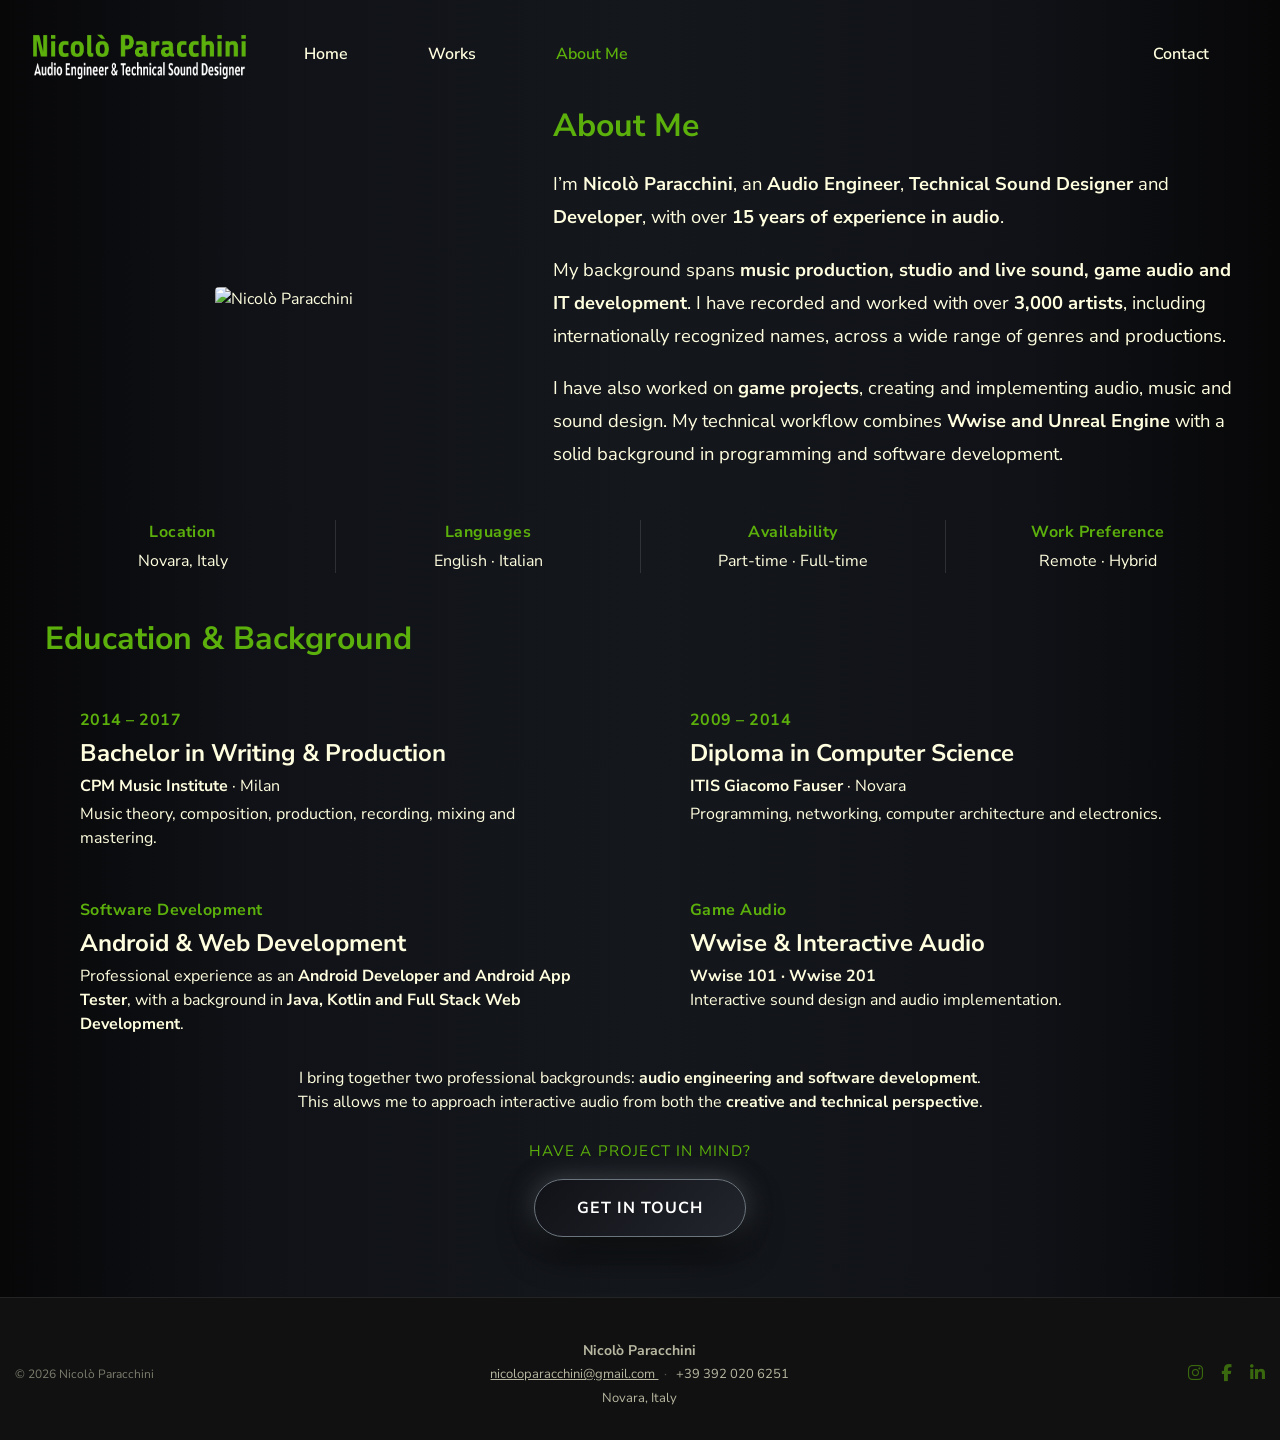
==== about.html @ a19b0b68 "Initial commit" ====
<!DOCTYPE html>
<html lang="en">

<head>

    <link rel="icon" type="image/png" href="assets/img/2079859.png">

    <meta charset="utf-8">

    <meta name="viewport"
        content="width=device-width, initial-scale=1, shrink-to-fit=no">

    <meta http-equiv="X-UA-Compatible" content="ie=edge">

    <meta name="description"
        content="About Nicolò Paracchini - Audio Engineer, Technical Sound Designer and Developer">

    <title>About Me - Nicolò Paracchini</title>

    <link href="https://fonts.googleapis.com/css?family=Nunito+Sans:300,400,600,700,800,900&display=swap"
        rel="stylesheet">

    <link rel="stylesheet" href="assets/css/main.min.css">
    <link rel="stylesheet" href="assets/css/rtl.css">

    <link rel="stylesheet"
        href="https://cdnjs.cloudflare.com/ajax/libs/font-awesome/6.4.0/css/all.min.css">

    <link rel="stylesheet" href="css/bootstrap.min.css">
    <link rel="stylesheet" href="css/custom.css">

</head>


<body id="top">


    <!-- =====================================================
         NAVIGATION
    ====================================================== -->

    <div class="nav-main fixed-top-custom">

        <div class="container">

            <nav class="navbar navbar-expand-lg navbar-light">

                <a class="navbar-brand" href="index.html">

                    <img src="assets/img/NP.png"
                        alt="Nicolò Paracchini"
                        style="height:50px;">

                </a>


                <button class="navbar-toggler"
                    type="button"
                    data-toggle="collapse"
                    data-target="#navbarNav"
                    aria-controls="navbarNav"
                    aria-expanded="false"
                    aria-label="Toggle navigation">

                    <span class="navbar-toggler-icon"></span>

                </button>


                <div class="collapse navbar-collapse" id="navbarNav">

                    <ul class="navbar-nav">

                        <li class="nav-item">
                            <a class="nav-link" href="index.html">
                                Home
                            </a>
                        </li>

                        <li class="nav-item">
                            <a class="nav-link" href="works.html">
                                Works
                            </a>
                        </li>

                        <li class="nav-item">
                            <a class="nav-link active" href="about.html">
                                About Me
                            </a>
                        </li>

                    </ul>


                    <ul class="navbar-nav ml-auto">

                        <li class="nav-item">
                            <a class="nav-link" href="index.html#contact">
                                Contact
                            </a>
                        </li>

                    </ul>

                </div>

            </nav>

        </div>

    </div>



    <!-- =====================================================
         MAIN CONTENT
    ====================================================== -->

    <section class="section-detail ">

        <div class="container aboutme">


            <!-- =================================================
                 INTRO
            ================================================== -->

            <div class="row align-items-center">


                <div class="col-lg-5 col-md-5 mb-4 mb-md-0 text-center">

                    <img src="assets/img/c2.png"
                        alt="Nicolò Paracchini"
                        class="img-fluid about-photo">

                </div>


                <div class="col-lg-7 col-md-7">

                    <h2 class="colored-title">
                        About Me
                    </h2>


                    <div class="about-intro-text">

                        <p class="mt-4">

                            I’m <strong>Nicolò Paracchini</strong>, an
                            <strong>Audio Engineer</strong>,
                            <strong>Technical Sound Designer</strong> and
                            <strong>Developer</strong>, with over
                            <strong>15 years of experience in audio</strong>.

                        </p>


                        <p>

                            My background spans
                            <strong>music production, studio and live sound,
                            game audio and IT development</strong>.
                            I have recorded and worked with over
                            <strong>3,000 artists</strong>, including
                            internationally recognized names, across a wide
                            range of genres and productions.

                        </p>


                        <p>

                            I have also worked on
                            <strong>game projects</strong>, creating and
                            implementing audio, music and sound design.
                            My technical workflow combines
                            <strong>Wwise and Unreal Engine</strong> with a
                            solid background in programming and software
                            development.

                        </p>

                    </div>

                </div>

            </div>


 <!-- =================================================
                 PERSONAL INFO
            ================================================== -->

            <div class="row mt-4 about-info">

                <div class="col-md-3 col-6">
                    <span class="colored-microtitles">
                        Location
                    </span>
                    <p>Novara, Italy</p>
                </div>

                <div class="col-md-3 col-6">
                    <span class="colored-microtitles">
                        Languages
                    </span>
                    <p>English · Italian</p>
                </div>

                <div class="col-md-3 col-6">
                    <span class="colored-microtitles">
                        Availability
                    </span>
                    <p>Part-time · Full-time </p>
                </div>

                <div class="col-md-3 col-6">
                    <span class="colored-microtitles">
                        Work Preference
                    </span>
                    <p>Remote · Hybrid</p>
                </div>

            </div>
          <!-- =================================================
     EDUCATION & BACKGROUND
================================================== -->

<div class="row mt-5 ">

    <div class="col-12 education">

        <h2 class="colored-title">
            Education & Background
        </h2>

    </div>

</div>


<div class="row mt-4 about-background">


    <!-- MUSIC -->

    <div class="col-md-6">

        <div class="about-background-item">

            <span class="colored-microtitles">
                2014 – 2017
            </span>

            <h4>
                Bachelor in Writing & Production
            </h4>

            <p class="mb-1">
                <strong>CPM Music Institute</strong> · Milan
            </p>

            <p>
                Music theory, composition, production,
                recording, mixing and mastering.
            </p>

        </div>

    </div>


    <!-- COMPUTER SCIENCE -->

    <div class="col-md-6">

        <div class="about-background-item">

            <span class="colored-microtitles">
                2009 – 2014
            </span>

            <h4>
                Diploma in Computer Science
            </h4>

            <p class="mb-1">
                <strong>ITIS Giacomo Fauser</strong> · Novara
            </p>

            <p>
                Programming, networking, computer architecture
                and electronics.
            </p>

        </div>

    </div>


    <!-- SOFTWARE -->

    <div class="col-md-6">
<div class="about-background-item">

    <span class="colored-microtitles">
        Software Development
    </span>

    <h4>
        Android & Web Development
    </h4>
<p>
    Professional experience as an
    <strong>Android Developer and Android App Tester</strong>,
    with a background in <strong>Java, Kotlin and Full Stack Web
    Development</strong>.
</p>

</div>

    </div>


    <!-- GAME AUDIO -->

    <div class="col-md-6">
<div class="about-background-item">

    <span class="colored-microtitles">
        Game Audio
    </span>

    <h4>
        Wwise & Interactive Audio
    </h4>

    <p>
        <strong>Wwise 101 · Wwise 201</strong><br>
        Interactive sound design and audio implementation.
    </p>

</div>

    </div>

</div>



            <!-- =================================================
                 EXPERIENCE
            ================================================== -->

            <div class="row justify-content-center mt-5">

                <div class="col-lg-10 text-center experienceAbout">

<p>
    I bring together two professional backgrounds:
    <strong>audio engineering and software development</strong>. <br>
    This allows me to approach interactive audio from both the
    <strong>creative and technical perspective</strong>.
</p>

                </div>

            </div>



            <!-- =================================================
                 CTA
            ================================================== -->

            <section class="main-cta menospazio2">

                <div class="container text-center">

                    <p class="main-cta-subtitle colored-title">
                        Have a project in mind?
                    </p>


                    <a href="index.html#contact"
                        class="btn btn-main-cta">

                        Get in touch

                    </a>

                </div>

            </section>


        </div>

    </section>



  <!-- =====================================================
     FOOTER
====================================================== -->

<footer class="site-footer">

    <div class="container">

        <div class="row align-items-center">

            <!-- COPYRIGHT -->

            <div class="col-lg-4 footer-left">

                <p class="footer-copy mb-0">
                    © 2026 Nicolò Paracchini
                </p>

            </div>


            <!-- CONTACT -->

            <div class="col-lg-4 footer-center">

                <p class="footer-contact mb-0">

                    <strong>Nicolò Paracchini</strong>

                    <br>

                    <a href="mailto:nicoloparacchini@gmail.com">
                        nicoloparacchini@gmail.com
                    </a>

                    <span class="footer-separator">·</span>

                    +39 392 020 6251

                    <br>

                    Novara, Italy

                </p>

            </div>


            <!-- SOCIAL -->

            <div class="col-lg-4 footer-right">

                <div class="footer-social">

                    <a href="https://www.instagram.com/nicolo.paracchini/"
                        target="_blank"
                        rel="noopener"
                        aria-label="Instagram">

                        <i class="fab fa-instagram"></i>

                    </a>


                    <a href="https://www.facebook.com/nicolo.paracchini"
                        target="_blank"
                        rel="noopener"
                        aria-label="Facebook">

                        <i class="fab fa-facebook-f"></i>

                    </a>


                    <a href="https://www.linkedin.com/in/nicol%C3%B2-paracchini-90a537166/"
                        target="_blank"
                        rel="noopener noreferrer"
                        aria-label="LinkedIn">

                        <i class="fab fa-linkedin-in"></i>

                    </a>

                </div>

            </div>

        </div>

    </div>

</footer>

    <script src="assets/js/main.min.js"></script>

</body>

</html>
---- assets/css/rtl.css ----
/* line 5, src/assets/scss/rtl.scss */
.jumbotron {
  direction: ltr;
  text-align: left;
  margin: 0 2em 0 1em;
  padding-right: 1em;
  margin: 0 !important;
}

/*# sourceMappingURL=../../../scss */
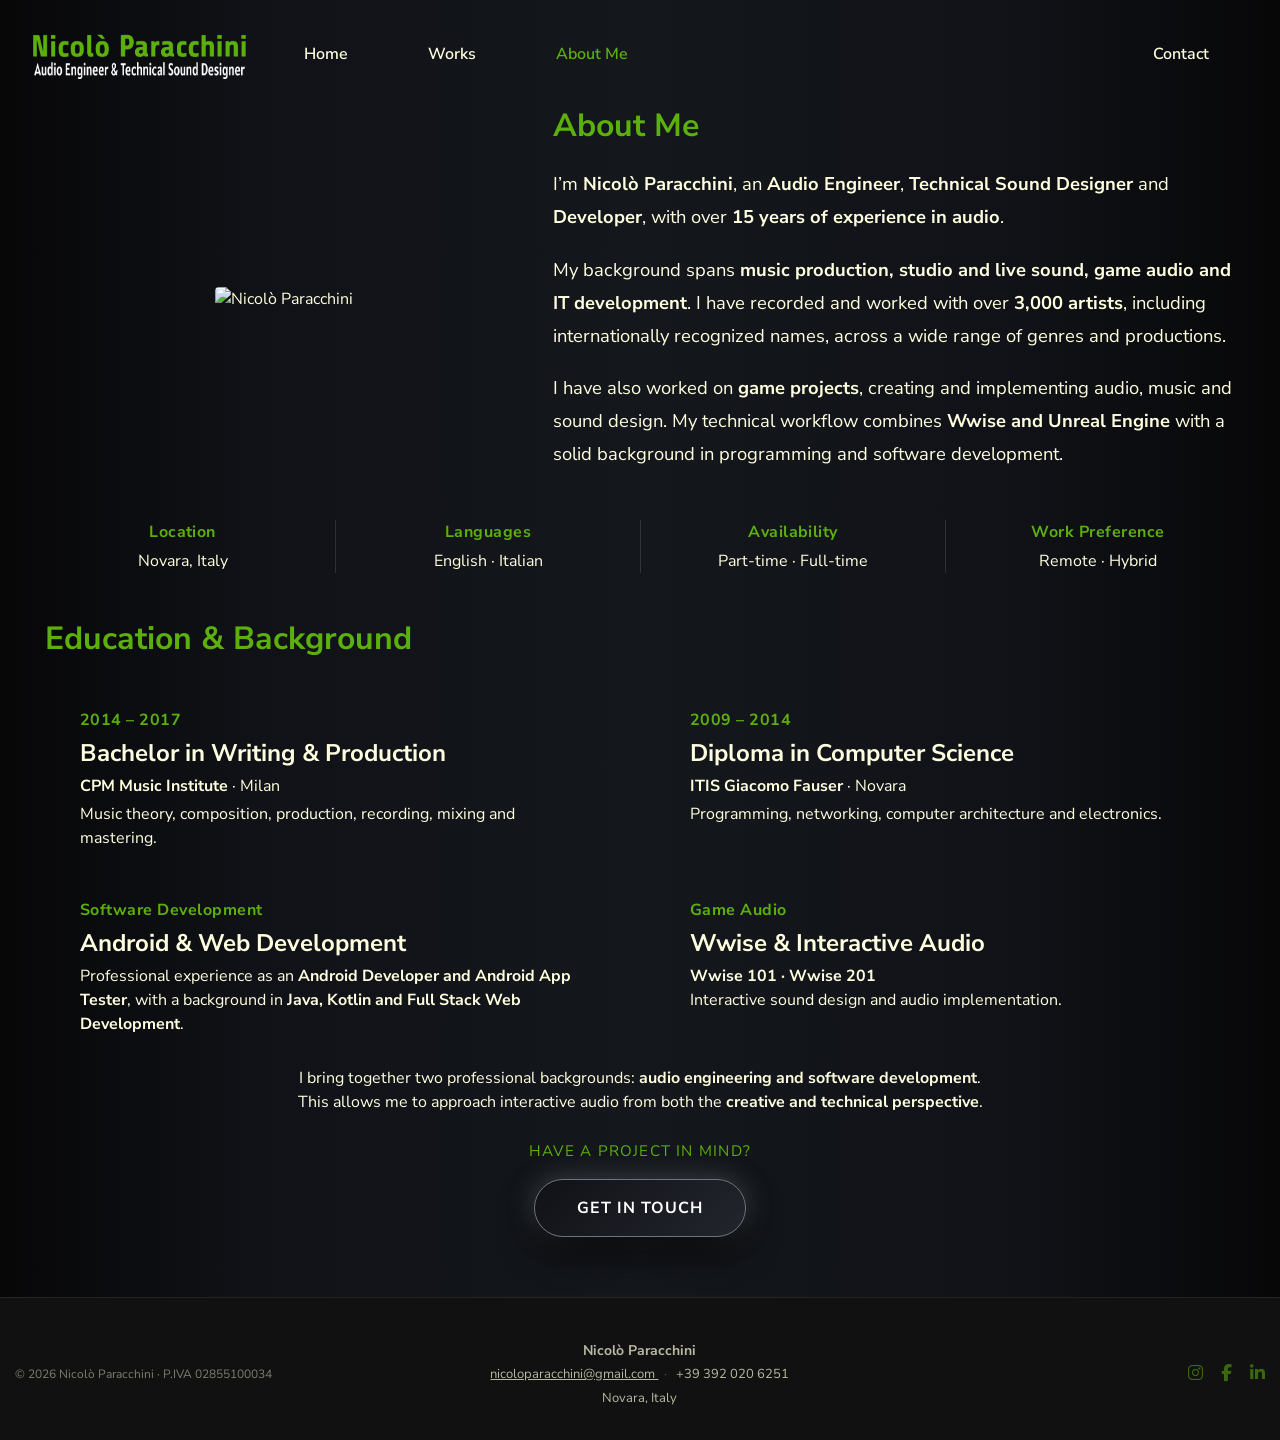
==== commit f9478087: "Update footer copyright information" ====
--- a/about.html
+++ b/about.html
@@ -417,8 +417,7 @@
             <div class="col-lg-4 footer-left">
 
                 <p class="footer-copy mb-0">
-                    © 2026 Nicolò Paracchini
-                </p>
+© 2026 Nicolò Paracchini · P.IVA 02855100034                </p>
 
             </div>
 
@@ -499,4 +498,4 @@
 
 </body>
 
-</html>+</html>
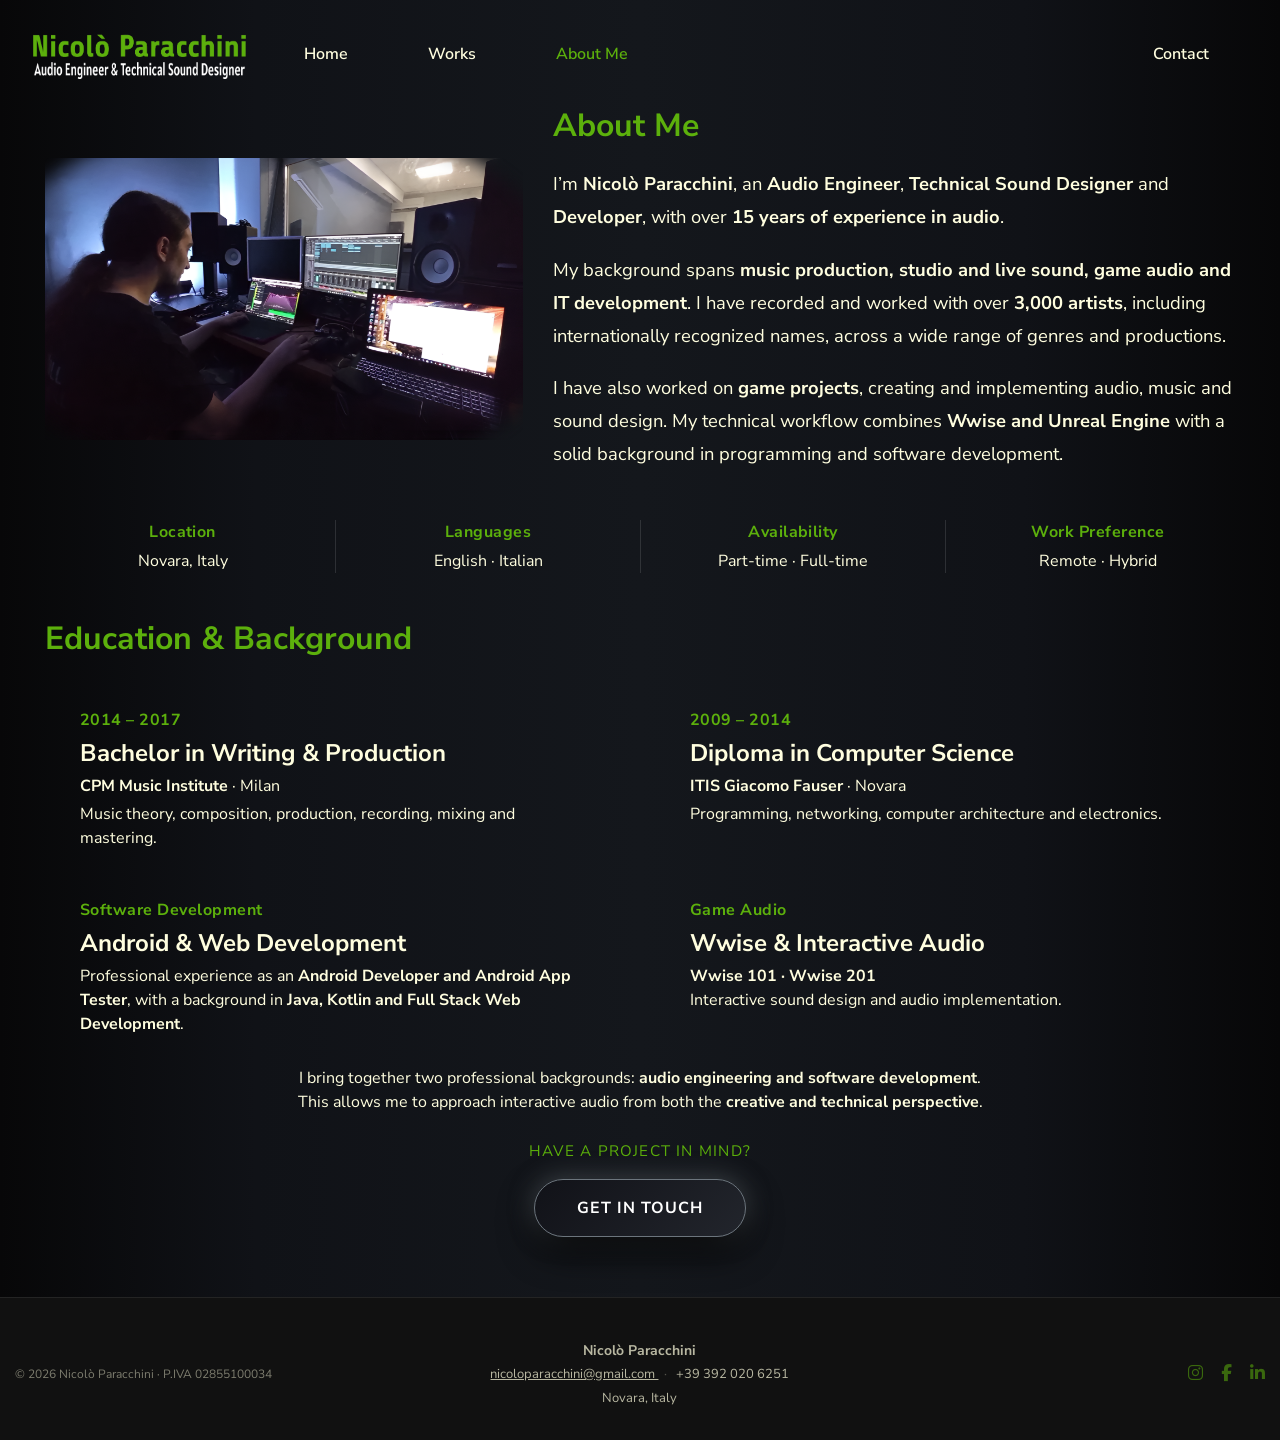
==== commit 07d5cc94: "Fix image source filename in about.html Corrected image source filename from 'c2.png' to 'C2.png'." ====
--- a/about.html
+++ b/about.html
@@ -130,7 +130,7 @@
 
                 <div class="col-lg-5 col-md-5 mb-4 mb-md-0 text-center">
 
-                    <img src="assets/img/c2.png"
+                    <img src="assets/img/C2.png"
                         alt="Nicolò Paracchini"
                         class="img-fluid about-photo">
 
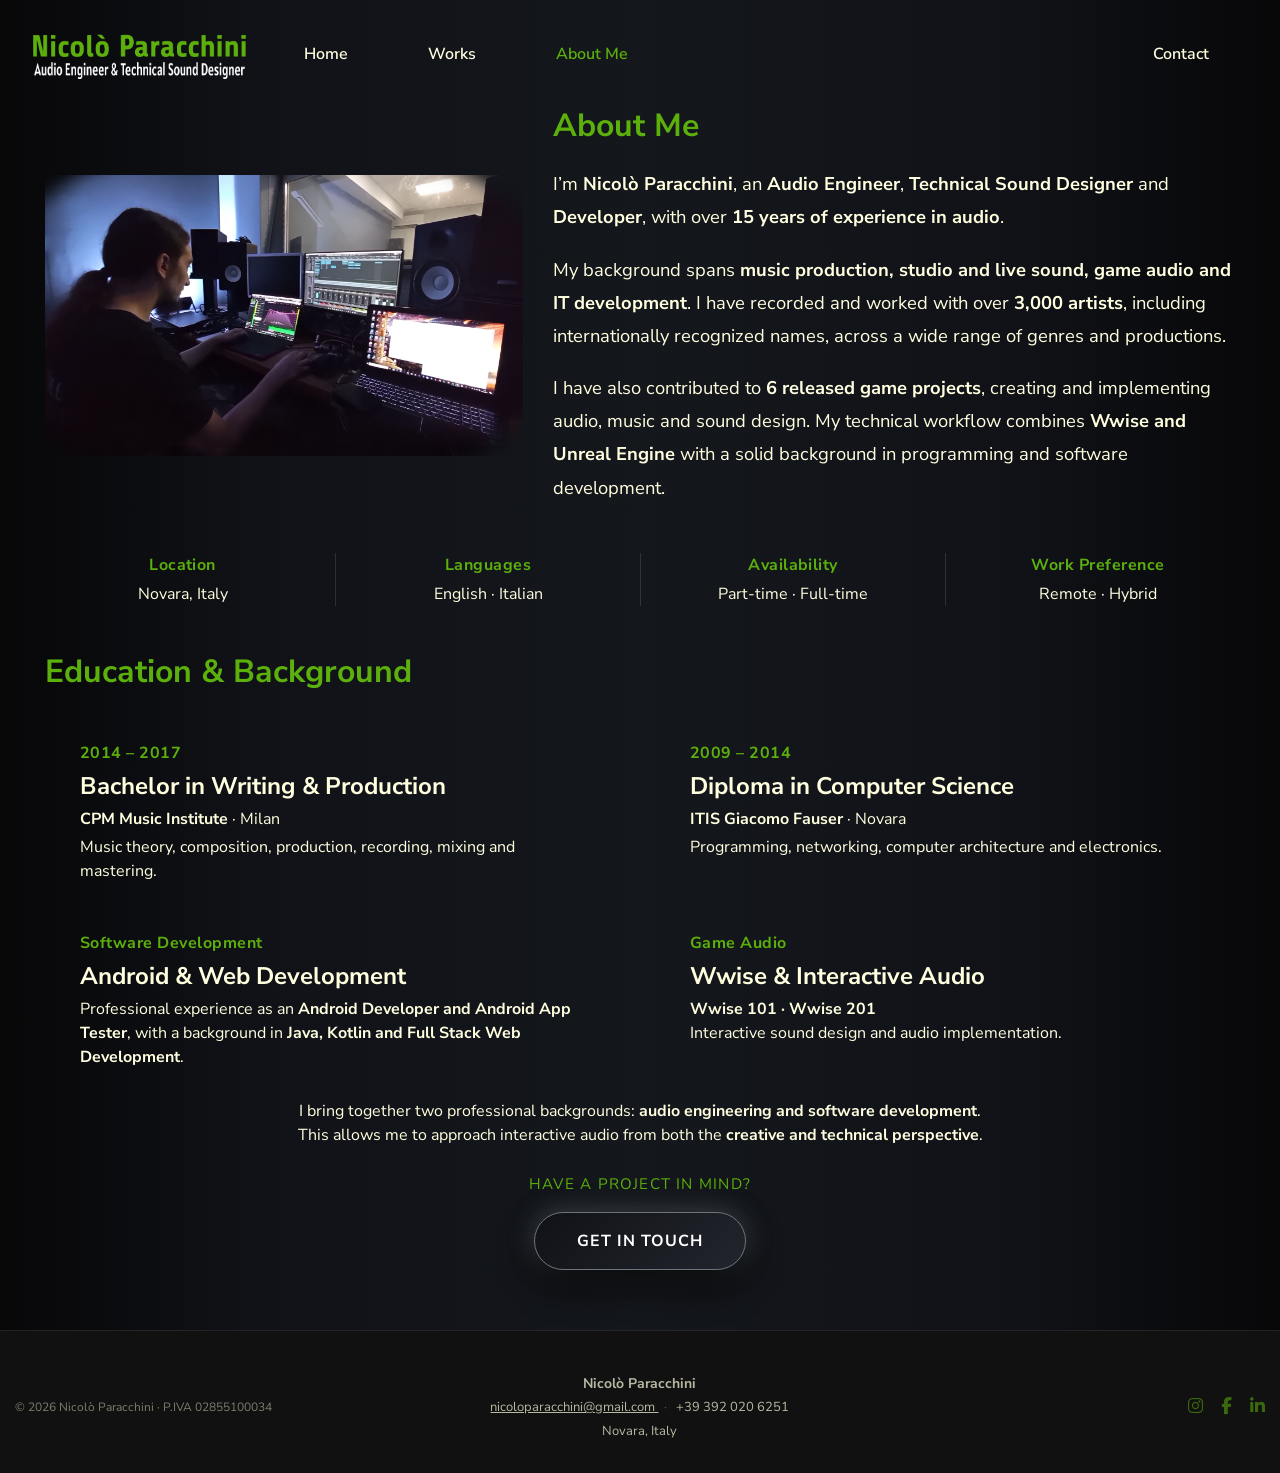
==== commit a741df89: "Update about.html" ====
--- a/about.html
+++ b/about.html
@@ -169,18 +169,17 @@
 
                         </p>
 
-
-                        <p>
-
-                            I have also worked on
-                            <strong>game projects</strong>, creating and
-                            implementing audio, music and sound design.
-                            My technical workflow combines
-                            <strong>Wwise and Unreal Engine</strong> with a
-                            solid background in programming and software
-                            development.
-
-                        </p>
+<p>
+
+    I have also contributed to
+    <strong>6 released game projects</strong>, creating and
+    implementing audio, music and sound design.
+    My technical workflow combines
+    <strong>Wwise and Unreal Engine</strong> with a
+    solid background in programming and software
+    development.
+
+</p>
 
                     </div>
 
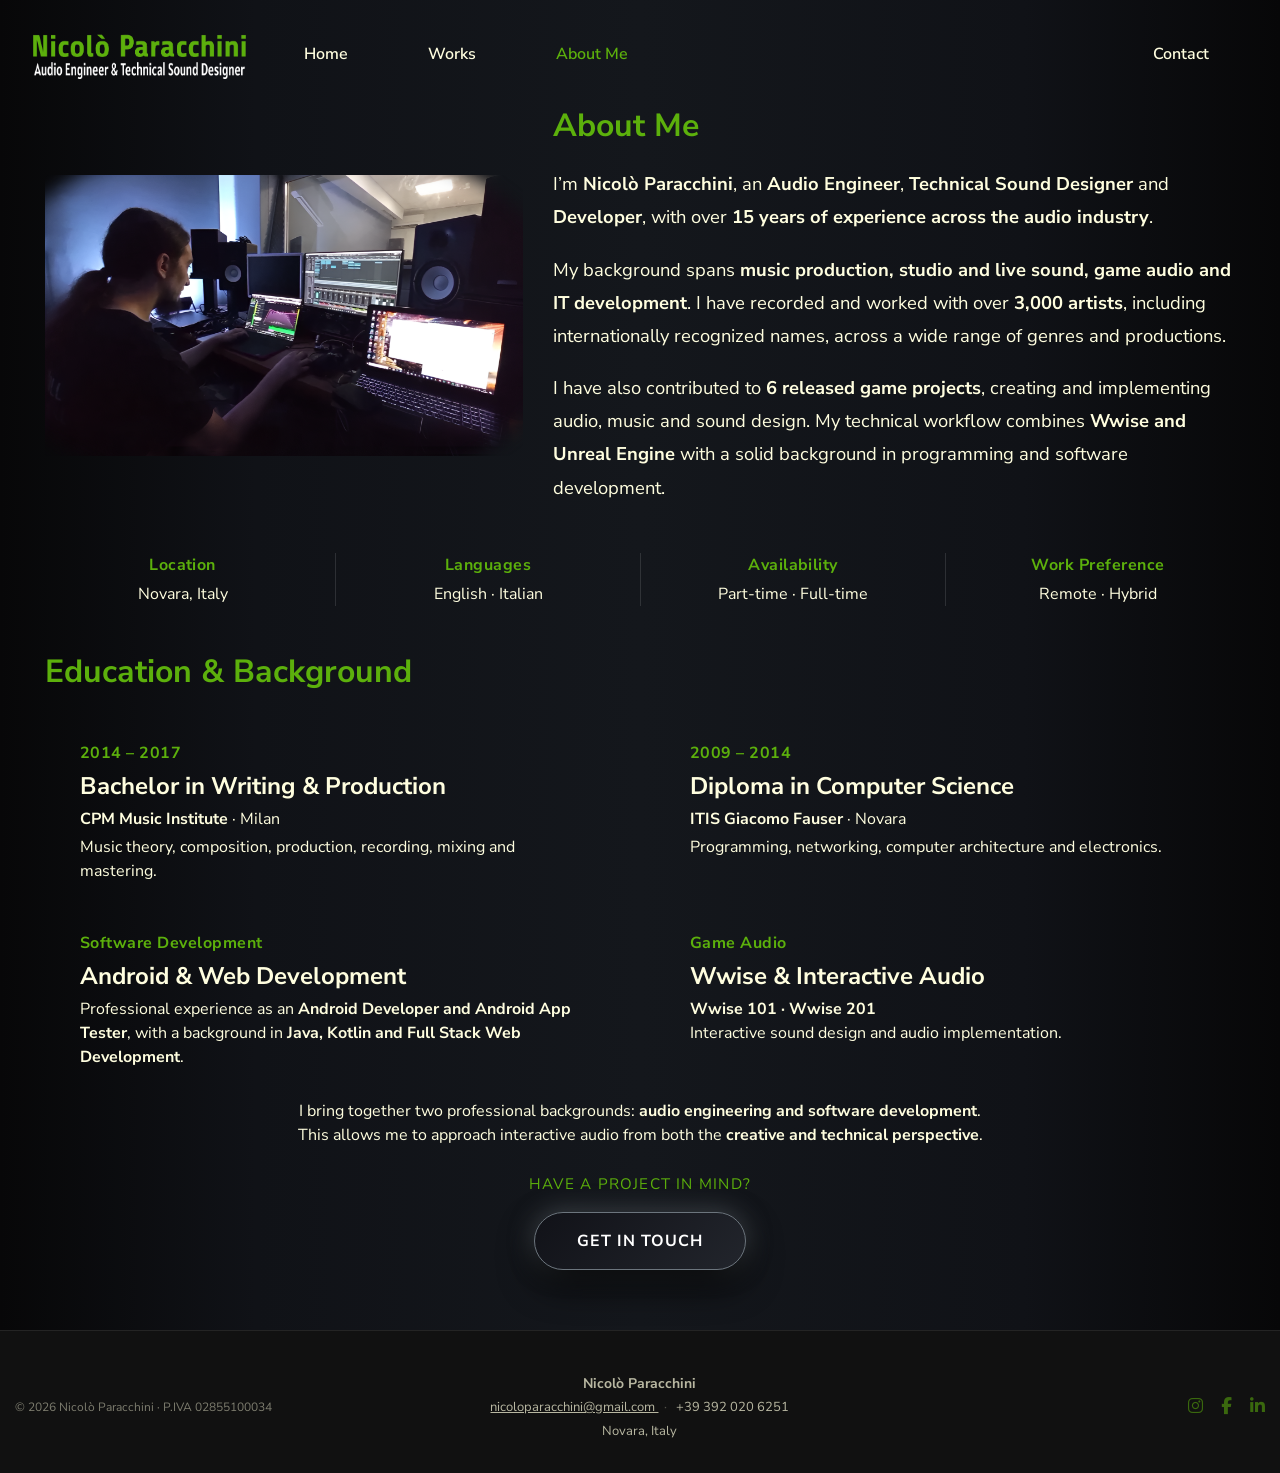
==== commit 53ca86e7: "Update about.html" ====
--- a/about.html
+++ b/about.html
@@ -148,26 +148,26 @@
 
                         <p class="mt-4">
 
-                            I’m <strong>Nicolò Paracchini</strong>, an
-                            <strong>Audio Engineer</strong>,
-                            <strong>Technical Sound Designer</strong> and
-                            <strong>Developer</strong>, with over
-                            <strong>15 years of experience in audio</strong>.
-
-                        </p>
-
-
-                        <p>
-
-                            My background spans
-                            <strong>music production, studio and live sound,
-                            game audio and IT development</strong>.
-                            I have recorded and worked with over
-                            <strong>3,000 artists</strong>, including
-                            internationally recognized names, across a wide
-                            range of genres and productions.
-
-                        </p>
+    I’m <strong>Nicolò Paracchini</strong>, an
+    <strong>Audio Engineer</strong>,
+    <strong>Technical Sound Designer</strong> and
+    <strong>Developer</strong>, with over
+    <strong>15 years of experience across the audio industry</strong>.
+
+</p>
+
+
+<p>
+
+    My background spans
+    <strong>music production, studio and live sound,
+    game audio and IT development</strong>.
+    I have recorded and worked with over
+    <strong>3,000 artists</strong>, including
+    internationally recognized names, across a wide
+    range of genres and productions.
+
+</p>
 
 <p>
 
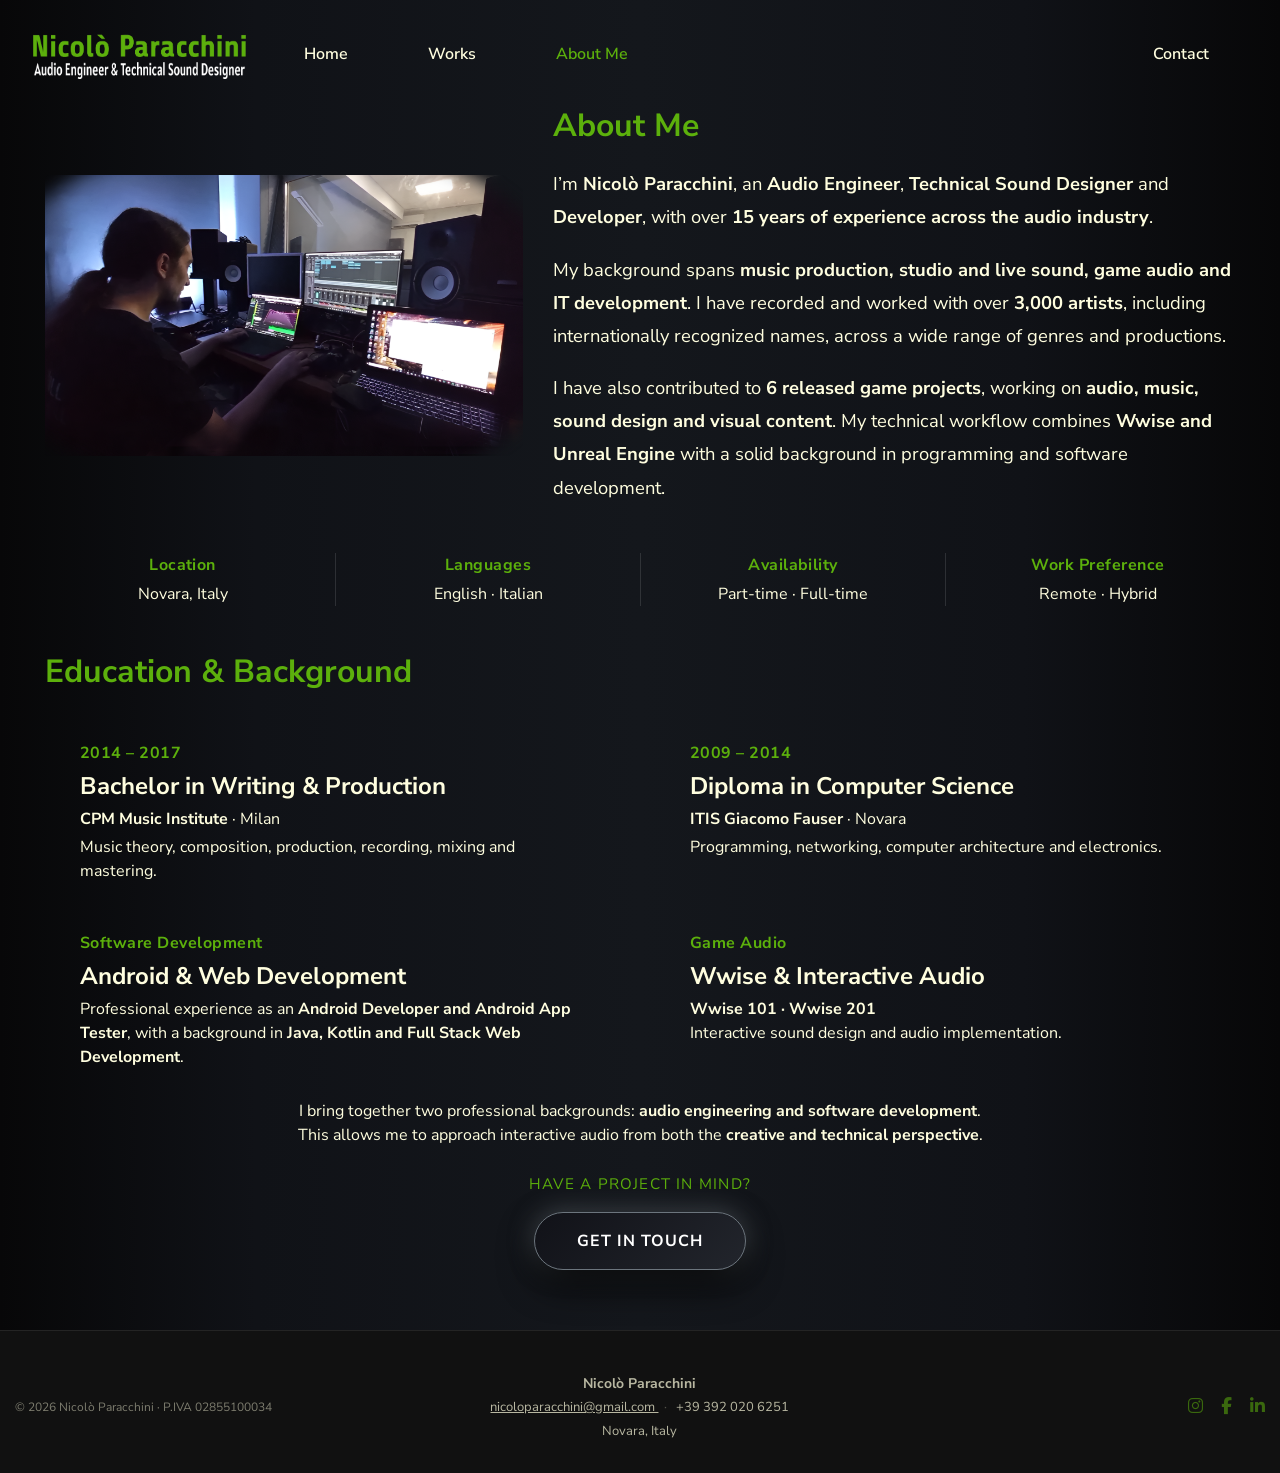
==== commit 4ac3514d: "Revise contribution details in about.html Updated description of contributions to game projects." ====
--- a/about.html
+++ b/about.html
@@ -172,8 +172,9 @@
 <p>
 
     I have also contributed to
-    <strong>6 released game projects</strong>, creating and
-    implementing audio, music and sound design.
+    <strong>6 released game projects</strong>, working on
+    <strong>audio, music, sound design and visual content</strong>.
+
     My technical workflow combines
     <strong>Wwise and Unreal Engine</strong> with a
     solid background in programming and software
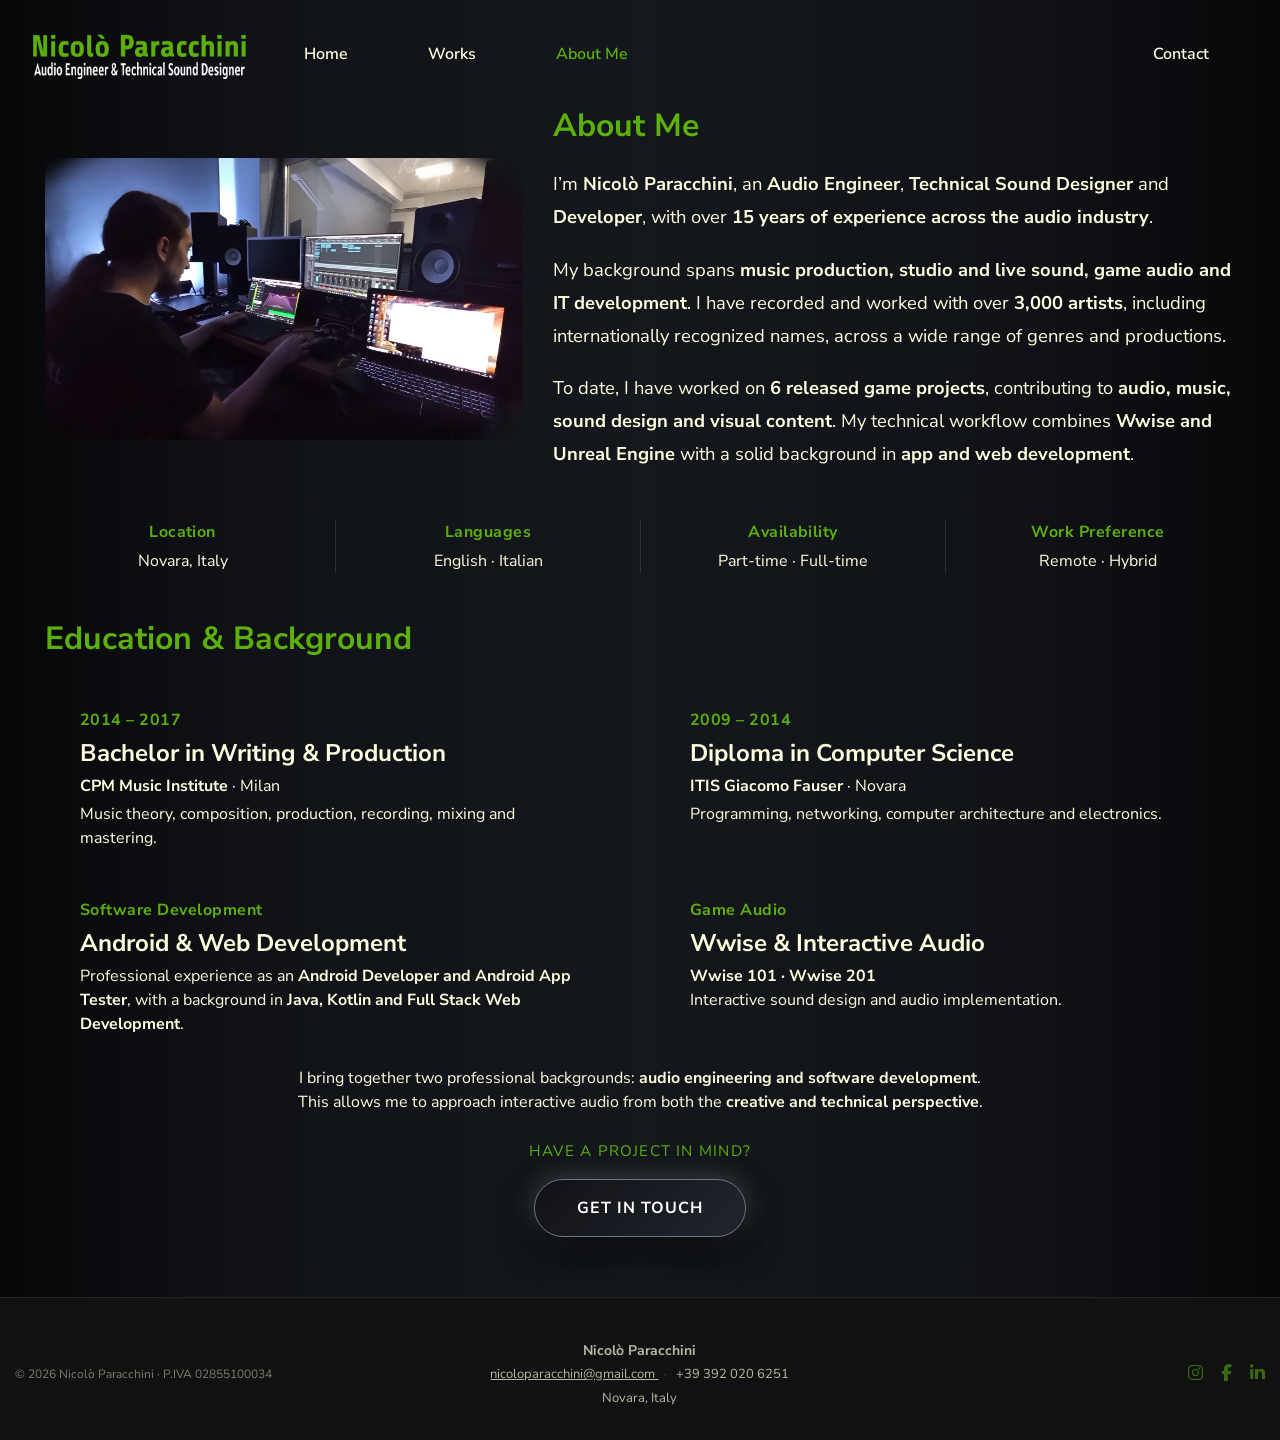
==== commit cde6f35d: "Revise project contribution description in about.html Updated wording for clarity and improved phras" ====
--- a/about.html
+++ b/about.html
@@ -171,14 +171,12 @@
 
 <p>
 
-    I have also contributed to
-    <strong>6 released game projects</strong>, working on
+    To date, I have worked on
+    <strong>6 released game projects</strong>, contributing to
     <strong>audio, music, sound design and visual content</strong>.
-
     My technical workflow combines
     <strong>Wwise and Unreal Engine</strong> with a
-    solid background in programming and software
-    development.
+    solid background in <strong>app and web development</strong>.
 
 </p>
 
